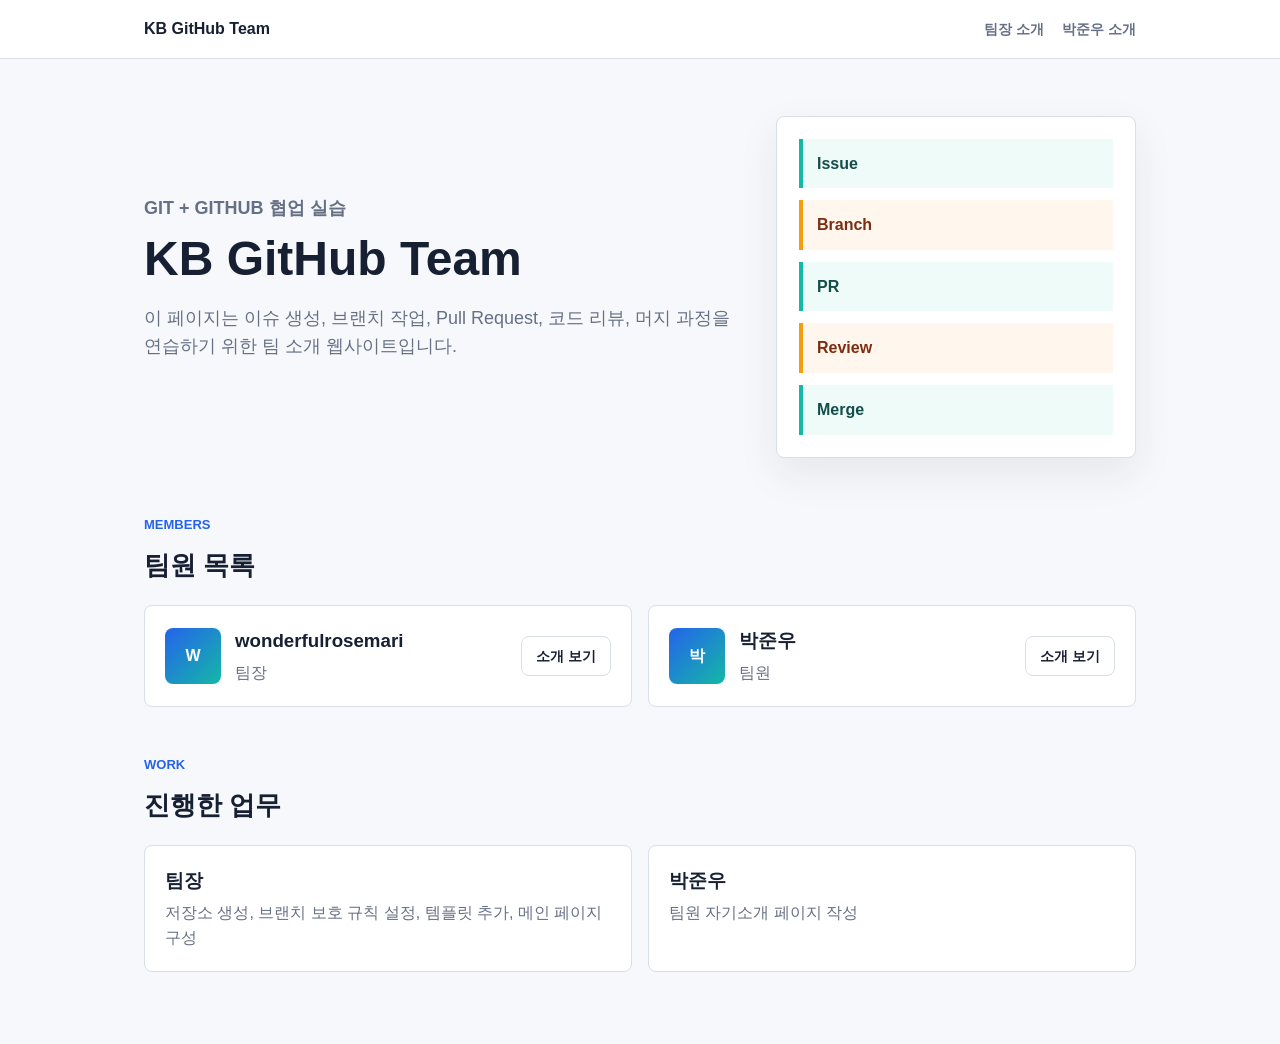
==== index.html @ ad67539a "feat: Add main and leader pages Closes #6  Closes #7" ====
<!doctype html>
<html lang="ko">
  <head>
    <meta charset="UTF-8" />
    <meta name="viewport" content="width=device-width, initial-scale=1.0" />
    <title>KB GitHub Team</title>
    <link rel="stylesheet" href="./styles.css" />
  </head>
  <body>
    <header class="site-header">
      <nav class="nav" aria-label="Main navigation">
        <a class="brand" href="./index.html">KB GitHub Team</a>
        <div class="nav-links">
          <a href="./pages/leader.html">팀장 소개</a>
          <a href="./pages/junwoo.html">박준우 소개</a>
        </div>
      </nav>
    </header>

    <main>
      <section class="hero">
        <div class="hero-copy">
          <p class="eyebrow">Git + GitHub 협업 실습</p>
          <h1>KB GitHub Team</h1>
          <p>
            이 페이지는 이슈 생성, 브랜치 작업, Pull Request, 코드 리뷰,
            머지 과정을 연습하기 위한 팀 소개 웹사이트입니다.
          </p>
        </div>
        <div class="hero-panel" aria-label="Team workflow">
          <span>Issue</span>
          <span>Branch</span>
          <span>PR</span>
          <span>Review</span>
          <span>Merge</span>
        </div>
      </section>

      <section class="section">
        <div class="section-heading">
          <p class="eyebrow">Members</p>
          <h2>팀원 목록</h2>
        </div>

        <div class="member-grid">
          <article class="member-card">
            <div class="avatar">W</div>
            <div>
              <h3>wonderfulrosemari</h3>
              <p>팀장</p>
            </div>
            <a class="button" href="./pages/leader.html">소개 보기</a>
          </article>

          <article class="member-card">
            <div class="avatar">박</div>
            <div>
              <h3>박준우</h3>
              <p>팀원</p>
            </div>
            <a class="button" href="./pages/junwoo.html">소개 보기</a>
          </article>
        </div>
      </section>

      <section class="section">
        <div class="section-heading">
          <p class="eyebrow">Work</p>
          <h2>진행한 업무</h2>
        </div>

        <div class="work-list">
          <article>
            <h3>팀장</h3>
            <p>저장소 생성, 브랜치 보호 규칙 설정, 템플릿 추가, 메인 페이지 구성</p>
          </article>
          <article>
            <h3>박준우</h3>
            <p>팀원 자기소개 페이지 작성</p>
          </article>
        </div>
      </section>
    </main>
  </body>
</html>
---- styles.css ----
:root {
  --bg: #f7f8fb;
  --surface: #ffffff;
  --text: #172033;
  --muted: #667085;
  --line: #d9dee8;
  --primary: #2563eb;
  --primary-dark: #1d4ed8;
  --accent: #14b8a6;
  --warn: #f59e0b;
}

* {
  box-sizing: border-box;
}

body {
  margin: 0;
  background: var(--bg);
  color: var(--text);
  font-family:
    Inter, Pretendard, -apple-system, BlinkMacSystemFont, "Segoe UI", sans-serif;
  line-height: 1.6;
}

a {
  color: inherit;
  text-decoration: none;
}

.site-header {
  position: sticky;
  top: 0;
  z-index: 10;
  border-bottom: 1px solid var(--line);
  background: rgba(255, 255, 255, 0.94);
  backdrop-filter: blur(12px);
}

.nav {
  display: flex;
  align-items: center;
  justify-content: space-between;
  max-width: 1040px;
  margin: 0 auto;
  padding: 16px 24px;
}

.brand {
  font-weight: 800;
}

.nav-links {
  display: flex;
  gap: 18px;
  color: var(--muted);
  font-size: 14px;
  font-weight: 700;
}

main {
  max-width: 1040px;
  margin: 0 auto;
  padding: 48px 24px 72px;
}

.hero,
.profile-hero {
  display: grid;
  grid-template-columns: minmax(0, 1fr) minmax(260px, 360px);
  gap: 32px;
  align-items: center;
  min-height: 360px;
}

.hero h1,
.profile-hero h1 {
  margin: 0;
  font-size: 48px;
  line-height: 1.1;
  letter-spacing: 0;
}

.hero p,
.profile-hero p {
  max-width: 620px;
  color: var(--muted);
  font-size: 18px;
}

.eyebrow {
  margin: 0 0 10px;
  color: var(--primary);
  font-size: 13px;
  font-weight: 800;
  text-transform: uppercase;
}

.hero-panel {
  display: grid;
  gap: 12px;
  padding: 22px;
  border: 1px solid var(--line);
  border-radius: 8px;
  background: var(--surface);
  box-shadow: 0 16px 40px rgba(23, 32, 51, 0.08);
}

.hero-panel span {
  display: block;
  padding: 12px 14px;
  border-left: 4px solid var(--accent);
  background: #eefbf8;
  color: #134e4a;
  font-weight: 800;
}

.hero-panel span:nth-child(even) {
  border-left-color: var(--warn);
  background: #fff7ed;
  color: #7c2d12;
}

.section {
  margin-top: 48px;
}

.section-heading {
  margin-bottom: 18px;
}

.section-heading h2,
.section h2 {
  margin: 0;
  font-size: 26px;
  letter-spacing: 0;
}

.member-grid,
.work-list,
.two-column {
  display: grid;
  grid-template-columns: repeat(2, minmax(0, 1fr));
  gap: 16px;
}

.member-card,
.work-list article,
.two-column article {
  border: 1px solid var(--line);
  border-radius: 8px;
  background: var(--surface);
  padding: 20px;
}

.member-card {
  display: grid;
  grid-template-columns: 56px minmax(0, 1fr) auto;
  gap: 14px;
  align-items: center;
}

.avatar,
.profile-photo {
  display: grid;
  place-items: center;
  border-radius: 8px;
  background: linear-gradient(135deg, var(--primary), var(--accent));
  color: white;
  font-weight: 900;
}

.avatar {
  width: 56px;
  height: 56px;
}

.profile-photo {
  width: 240px;
  height: 240px;
  font-size: 80px;
}

.member-card h3,
.work-list h3 {
  margin: 0 0 4px;
}

.member-card p,
.work-list p,
.two-column p {
  margin: 0;
  color: var(--muted);
}

.button {
  display: inline-flex;
  align-items: center;
  justify-content: center;
  min-height: 40px;
  padding: 0 14px;
  border: 1px solid var(--line);
  border-radius: 8px;
  background: var(--surface);
  color: var(--text);
  font-size: 14px;
  font-weight: 800;
  white-space: nowrap;
}

.button.primary {
  margin-top: 18px;
  border-color: var(--primary);
  background: var(--primary);
  color: white;
}

.button-row {
  display: flex;
  flex-wrap: wrap;
  gap: 10px;
  margin-top: 18px;
}

.button-row .button.primary {
  margin-top: 0;
}

.button:hover {
  border-color: var(--primary);
  color: var(--primary-dark);
}

.button.primary:hover {
  color: white;
  background: var(--primary-dark);
}

.task-list {
  margin: 0;
  padding-left: 20px;
  color: var(--muted);
}

@media (max-width: 760px) {
  .nav,
  .member-card {
    align-items: flex-start;
    flex-direction: column;
  }

  .nav {
    gap: 10px;
  }

  .hero,
  .profile-hero,
  .member-grid,
  .work-list,
  .two-column {
    grid-template-columns: 1fr;
  }

  .hero h1,
  .profile-hero h1 {
    font-size: 36px;
  }

  .profile-photo {
    width: 160px;
    height: 160px;
    font-size: 56px;
  }

  .member-card {
    display: flex;
  }
}
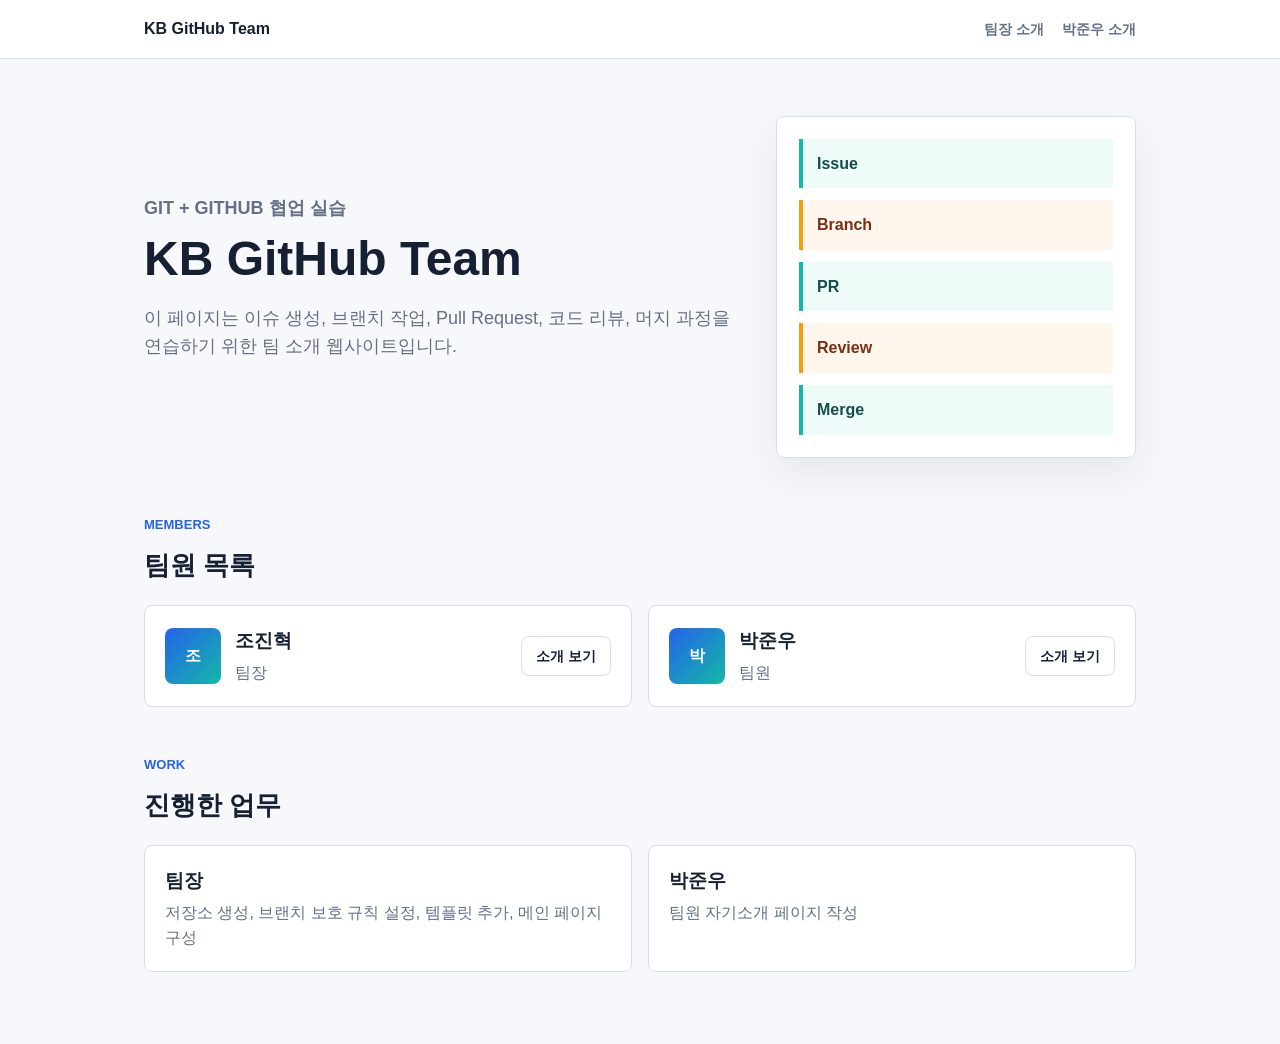
==== commit d2c13662: "fix: Update leader profile name" ====
--- a/index.html
+++ b/index.html
@@ -44,9 +44,9 @@
 
         <div class="member-grid">
           <article class="member-card">
-            <div class="avatar">W</div>
+            <div class="avatar">조</div>
             <div>
-              <h3>wonderfulrosemari</h3>
+              <h3>조진혁</h3>
               <p>팀장</p>
             </div>
             <a class="button" href="./pages/leader.html">소개 보기</a>
